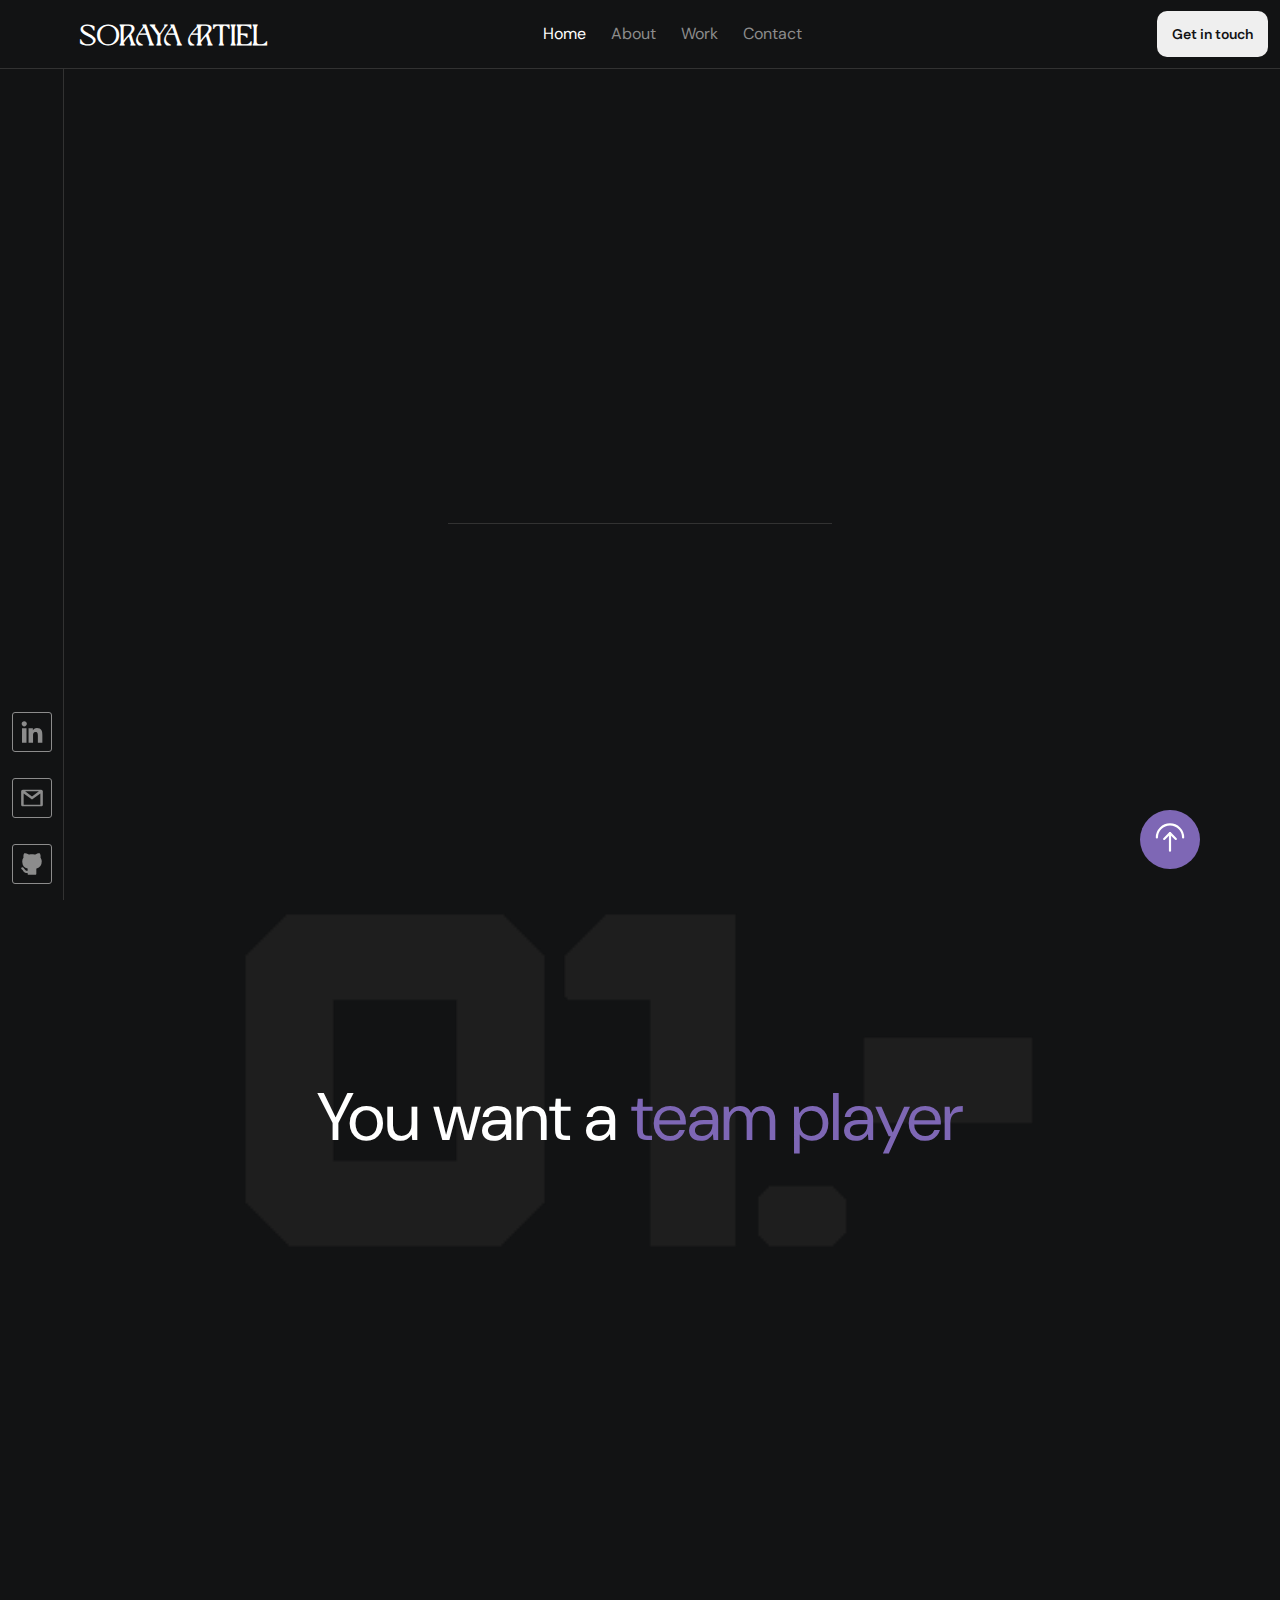
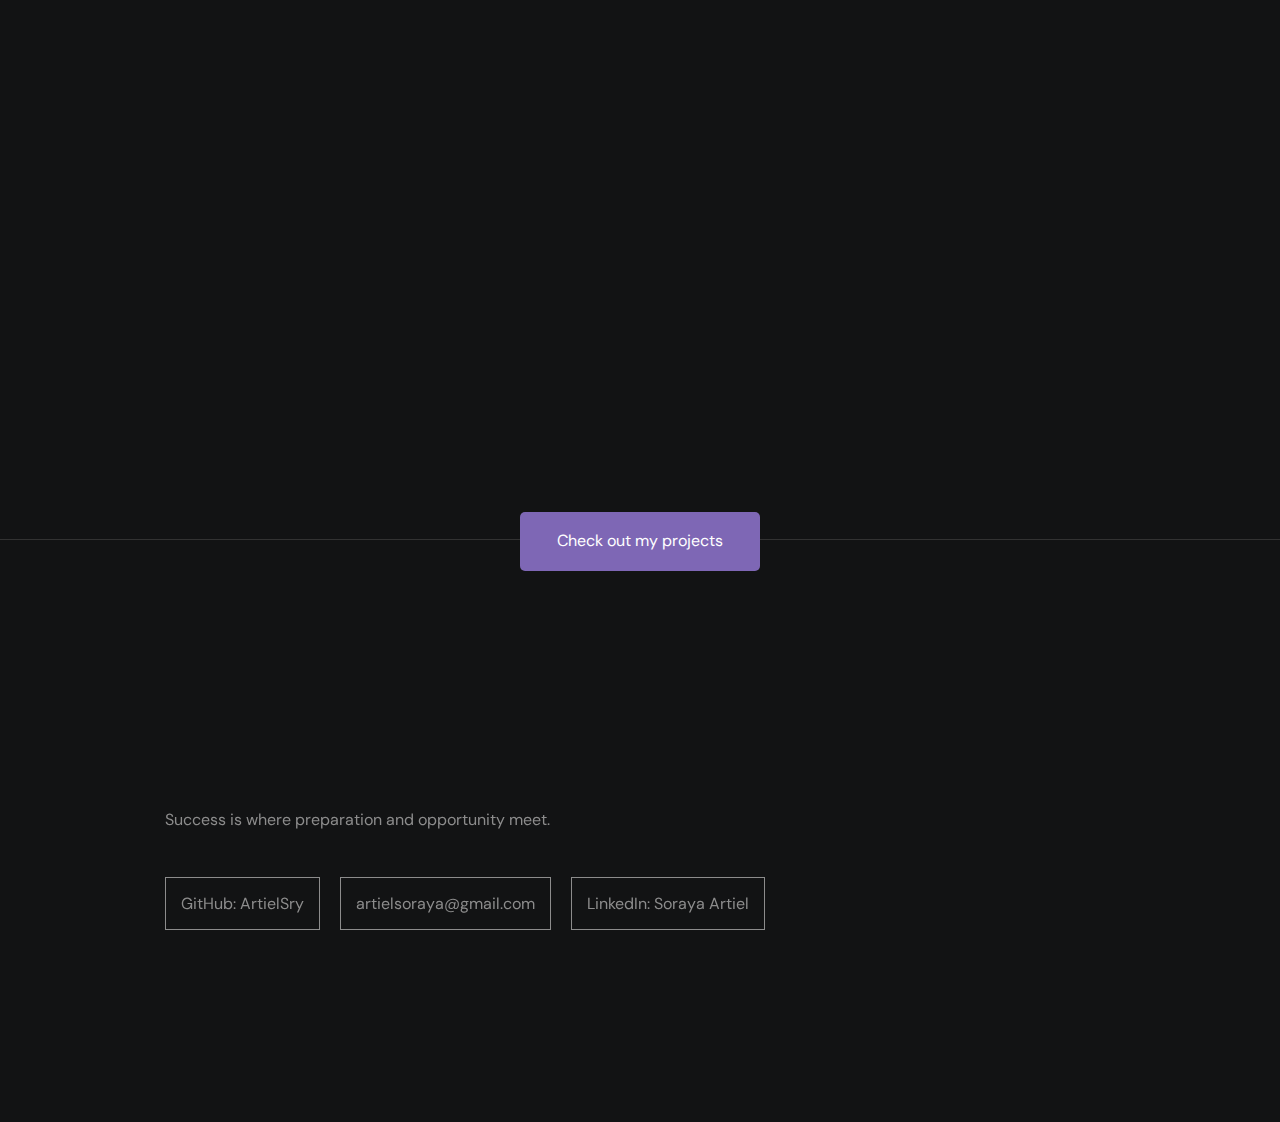
==== index.html @ 44363b31 "Mensaje de confirmación" ====
<!DOCTYPE html>
<html>
  <head>
    <meta charset="utf-8">
    <meta name="viewport" content="width=device-width, initial-scale=1">
    <link rel="shortcut icon" href="ico.ico">
    <!-- meta tag for the SEO: description, author -->
    <meta name="description" content="Soraya Artiel Portfolio">
    <meta name="author" content="Soraya Artiel">
    <!-- meta tag for the SEO: OPEN GRAPH PROTOCOL -->
    <meta property="og:title"
      content="Soraya Artiel - Web Developer and Designer" />
    <meta property="og:type" content="website" />
    <meta property="og:url" content="https://artielsry.github.io/portfolio/" />
    <meta property="og:description"
      content="Soraya Artiel, Web developer, Android developer, UX-UI designer" />
    <meta property="og:image"
      content="https://private-user-images.githubusercontent.com/113340763/309543941-0e96aa43-ba0e-424e-9f12-fefb6579fb6a.png?jwt=eyJhbGciOiJIUzI1NiIsInR5cCI6IkpXVCJ9.[base64].RdFMj-n6OAblq2e3LhcAf8dOjpnc2sAlzeyqEDpZRHo" />

    <!-- Links css, normalize, google font -->
    <link rel="stylesheet" type="text/css" href="styles/index.css">
    <link rel="stylesheet" type="text/css" href="styles/responsive.css">
    <link rel="stylesheet" type="text/css" href="normalize.css">
    <link
      rel="stylesheet"
      href="https://cdnjs.cloudflare.com/ajax/libs/animate.css/4.1.1/animate.min.css" />
    <title>Soraya Artiel Developer and Designer</title>
  </head>
  <body>

    <div class="progress-bar" id="progressBar"></div>

    <!-- nav -->
    <header id="header" id="home">
      <nav class='nav  animate__animated animate__fadeInDown'>
        <a href="#home" class="logo">SORAYA ARTIEL</a>
        <ul class="nav__ul">
          <li class="nav__ul_li"><a href="#"
              class="link"><span>Home</span></a></li>
          <li class="nav__ul_li"><a href="pages/about.html"
              class="link">About</a></li>
          <li class="nav__ul_li categories navLink"><a
              href="pages/work.html">Work</a></li>
          <li class="nav__ul_li"><a href="#contact"
              class="link">Contact</a></li>
        </ul>
        <button class="btn-1"><a href="mailto:artielsoraya@gmail.com">Get in
            touch</a></button>
        <div class="menu_toggle">
          <span class="bar"></span>
          <span class="bar"></span>
          <span class="bar"></span>
        </div>
      </nav>

      <!-- nav left -->
      <div class="nav-left animate__animated animate__fadeInLeft">
        <a class="nav-left-icon">
          <svg id='LinkedIn_2_24' width='24'
            height='24' viewBox='0 0 24 24' xmlns='http://www.w3.org/2000/svg'
            xmlns:xlink='http://www.w3.org/1999/xlink'><rect width='24'
              height='24' stroke='none' fill='#000000' opacity='0' />
            <g transform="matrix(0.91 0 0 0.91 12 12)">
              <path
                style="stroke: none; stroke-width: 1; stroke-dasharray: none; stroke-linecap: butt; stroke-dashoffset: 0; stroke-linejoin: miter; stroke-miterlimit: 4;; fill-rule: nonzero; opacity: 1;"
                transform=" translate(-16.5, -15)"
                d="M 8.6425781 4 C 7.1835781 4 6 5.181625 6 6.640625 C 6 8.099625 7.182625 9.3085938 8.640625 9.3085938 C 10.098625 9.3085938 11.283203 8.099625 11.283203 6.640625 C 11.283203 5.182625 10.101578 4 8.6425781 4 z M 21.535156 11 C 19.316156 11 18.0465 12.160453 17.4375 13.314453 L 17.373047 13.314453 L 17.373047 11.310547 L 13 11.310547 L 13 26 L 17.556641 26 L 17.556641 18.728516 C 17.556641 16.812516 17.701266 14.960938 20.072266 14.960938 C 22.409266 14.960937 22.443359 17.145609 22.443359 18.849609 L 22.443359 26 L 26.994141 26 L 27 26 L 27 17.931641 C 27 13.983641 26.151156 11 21.535156 11 z M 6.3632812 11.310547 L 6.3632812 26 L 10.923828 26 L 10.923828 11.310547 L 6.3632812 11.310547 z"
                stroke-linecap="round" />
            </g>
          </svg>
        </a>
        <a class="nav-left-icon">
          <svg id='Gmail_24' width='24' height='24'
            viewBox='0 0 24 24' xmlns='http://www.w3.org/2000/svg'
            xmlns:xlink='http://www.w3.org/1999/xlink'><rect width='24'
              height='24' stroke='none' fill='#000000' opacity='0' />
            <g transform="matrix(0.77 0 0 0.77 12 12)">
              <path
                style="stroke: none; stroke-width: 1; stroke-dasharray: none; stroke-linecap: butt; stroke-dashoffset: 0; stroke-linejoin: miter; stroke-miterlimit: 4;; fill-rule: nonzero; opacity: 1;"
                transform=" translate(-15, -15)"
                d="M 4 5 C 2.9069372 5 2 5.9069372 2 7 L 2 23 C 2 24.093063 2.9069372 25 4 25 L 26 25 C 27.093063 25 28 24.093063 28 23 L 28 7 C 28 5.9069372 27.093063 5 26 5 L 4 5 z M 6.6992188 7 L 23.300781 7 L 15 13.134766 L 6.6992188 7 z M 5 9.4746094 L 15 16.865234 L 25 9.4746094 L 25 23 L 5 23 L 5 9.4746094 z"
                stroke-linecap="round" />
            </g>
          </svg>
        </a>
        <a class="nav-left-icon">
          <svg id='brand-github-filled_24' width='24'
            height='24' viewBox='0 0 24 24'
            xmlns='http://www.w3.org/2000/svg'
            xmlns:xlink='http://www.w3.org/1999/xlink'><rect width='24'
              height='24' stroke='none' fill='#000000' opacity='0' />
            <g transform="matrix(1 0 0 1 12 12)">
              <g style>
                <g transform="matrix(1 0 0 1 0 0)">
                  <path
                    style="stroke: none; stroke-width: 2; stroke-dasharray: none; stroke-linecap: round; stroke-dashoffset: 0; stroke-linejoin: round; stroke-miterlimit: 4; fill: none; fill-rule: nonzero; opacity: 1;"
                    transform=" translate(-12, -12)"
                    d="M 0 0 L 24 0 L 24 24 L 0 24 z"
                    stroke-linecap="round" />
                </g>
                <g transform="matrix(1 0 0 1 -0.49 0.04)">
                  <path
                    style="stroke: #323232; stroke-width: 0; stroke-dasharray: none; stroke-linecap: round; stroke-dashoffset: 0; stroke-linejoin: round; stroke-miterlimit: 4;; fill-rule: nonzero; opacity: 1;"
                    transform=" translate(-11.51, -12.04)"
                    d="M 5.315 2.1 C 6.106000000000001 1.987 7.215 2.245 8.648 3.066 L 8.92 3.227 L 9.08 3.327 L 9.477 3.2439999999999998 C 10.990797450716617 2.9514875222739065 12.543928566210326 2.924417698910182 14.066999999999988 3.163999999999998 L 14.523 3.2439999999999998 L 14.919 3.327 L 15.08 3.227 C 16.465 2.387 17.567 2.057 18.402 2.0789999999999997 L 18.566000000000003 2.0869999999999997 L 18.713 2.1039999999999996 L 18.789 2.1179999999999994 L 18.839000000000002 2.1289999999999996 L 18.983 2.1759999999999997 C 19.2187628100306 2.2734565207581316 19.40836449955859 2.4573343856965955 19.513 2.6899999999999995 C 19.922202465922332 3.6017016363705636 20.060034079671098 4.612003893319956 19.91 5.600000000000001 L 19.863 5.867 L 19.817 6.063 L 19.94 6.226 C 20.514000000000003 7.021 20.87 7.954 20.970000000000002 8.933 L 20.993000000000002 9.228 L 21.000000000000004 9.5 C 21.000000000000004 13.355 19.341000000000005 15.383 16.356 16.18 L 16.111 16.241 L 15.979000000000001 16.27 L 15.993 16.431 L 16.001 16.588 L 16.005000000000003 16.953 L 16.003000000000004 17.166 L 16.000000000000004 21 C 15.999933122046095 21.5069748296018 15.620492888128746 21.933683948831614 15.117000000000004 21.993 L 15.000000000000004 22 L 9.000000000000004 22 C 8.493025170398205 21.99993312204609 8.06631605116839 21.620492888128744 8.007000000000003 21.117 L 8.000000000000004 21 L 8.000000000000004 20.266 C 6.182000000000004 20.526 4.970000000000004 19.842 3.8900000000000032 18.387999999999998 L 3.355000000000003 17.622 C 3.075000000000003 17.226 2.900000000000003 17.043 2.766000000000003 16.978 L 2.718000000000003 16.959000000000003 C 2.2031951440300124 16.791709726821995 1.9149605876408688 16.245159254645 2.067669043599487 15.725842200516222 C 2.220377499558105 15.206525146387447 2.7585836868584477 14.902994788621749 3.2820000000000027 15.041000000000004 C 3.924000000000003 15.229000000000005 4.356000000000003 15.609000000000004 4.852000000000003 16.280000000000005 L 5.390000000000003 17.049000000000003 C 6.150000000000003 18.128000000000004 6.7500000000000036 18.508000000000003 7.999000000000003 18.240000000000002 L 8.000000000000004 17.562 L 7.982000000000004 17.394000000000002 C 7.9524690368148665 17.120370383694866 7.945445460823417 16.844778640030377 7.961000000000004 16.57 L 7.978000000000004 16.385 L 7.997000000000004 16.265 L 7.889000000000005 16.241 C 4.913000000000005 15.530999999999999 3.1860000000000044 13.668 3.0140000000000047 10.102 L 3.004000000000005 9.792 L 3.000000000000005 9.5 C 3.0011581847353153 8.416577661677728 3.3165697718804656 7.356753044519298 3.9080000000000044 6.449000000000001 L 4.060000000000005 6.226999999999999 L 4.182000000000005 6.063999999999999 L 4.137000000000005 5.867999999999999 C 3.956716732724235 4.989562786573502 4.006667147176099 4.079431786698847 4.2820000000000045 3.226 L 4.382000000000004 2.9439999999999995 L 4.488000000000004 2.6909999999999994 C 4.592396415822726 2.4585193858373087 4.781613381673331 2.2746677403794435 5.017000000000003 2.177 L 5.161000000000004 2.1299999999999994 L 5.315000000000004 2.0999999999999996 z"
                    stroke-linecap="round" />
                </g>
              </g>
            </g>
          </svg>
        </a>
      </div>

    </header>

    <!-- main  -->
    <main class="main" id="up">
      <div class="index">
        <div class="title-container first">
          <h1>Crafting Digital
            Experiences: Developer
            & Designer</h1>
          <div class="container-postTitle">
            <h2>
              <span>Soraya Artiel</span></h2>
            <p>I enjoy
              designing and bringing my
              ideas to life.</p>
          </div>
        </div>
      </main>

      <!-- btn go up -->
      <a href="#" class="btn-up">
        <svg xmlns="http://www.w3.org/2000/svg"
          class="icon icon-tabler icon-tabler-arrow-up-to-arc" width="24"
          height="24" viewBox="0 0 24 24" stroke-width="1.5"
          stroke="currentColor"
          fill="none" stroke-linecap="round" stroke-linejoin="round"><path
            stroke="none" d="M0 0h24v24H0z" fill="none" /><path
            d="M12 21v-12" /><path d="M8 13l4 -4l4 4" /><path
            d="M21 12a9 9 0 0 0 -18 0" /></svg>
      </a>

      <div class="line no-margin"></div>

      <!-- section texts -->
      <section class="sticky_parent section animated">
        <div class="sticky">
          <div class="container-titleDots">
            <h2>If you are here is because</h2>
            <div class="container-dots">
              <span class="dot">.</span>
              <span class="dot">.</span>
              <span class="dot">.</span>
            </div>
          </div>

          <div class="scroll_section center">
            <div class="hidden"><p>You want a <span>team
                  player</span></p></div>
            <div class="hidden"><p>Develop <span>innovative</span> and
                scaling
                solutions</p></div>
            <div class="hidden"><p>Create <span>attractive user
                  interface</span></p></div>
            <div class="hidden"><p>Giving a junior the
                <span>opportunity</span> to
                learn</p></div>
          </div>
        </div>
      </section>

      <div class="container-line overflow">
        <a href="pages/work.html" class="btn-2">Check out my
          projects</a>
        <div class="line"></div></div>

      <!-- footer -->
      <footer class="footer" id="contact">
        <div class="footer_container other">
          <h4>Let's Innovate Together</h4>
          <div class="links">
            <p>Success is where preparation and opportunity meet.</p>
            <ul>
              <li><a href="https://github.com/ArtielSry"
                  target="_blank" class="btn-links">GitHub: ArtielSry</a></li>
              <li><a href="mailto:artielsoraya@gmail.com"
                  class="btn-links">artielsoraya@gmail.com</a></li>
              <li><a
                  href="https://www.linkedin.com/in/soraya-artiel-a59384200/"
                  target="_blank" class="btn-links">LinkedIn: Soraya
                  Artiel</a></li>
            </ul>
          </div>
        </div>
      </footer>

      <!-- javascript -->
      <script src="javascript/index.js">
      </script>
      <script>
        const menu = document.querySelector(".menu_toggle");
        const nav = document.querySelector(".nav__ul");

        menu.addEventListener("click", ()=> {
            menu.classList.toggle("activeNav");
            nav.classList.toggle("activeNav");
        })

        document.querySelectorAll(".link").forEach(n => n.addEventListener("click", ()=> {
            menu.classList.remove("activeNav");
            nav.classList.remove("activeNav");
        }))
      </script>
      <script>
        const section = document.querySelector(".section");
        section.addEventListener('click', closeNav);

        function closeNav (){
          if(menu.classList.contains("activeNav") && nav.classList.contains("activeNav")){     
          menu.classList.remove("activeNav");
          nav.classList.remove("activeNav");
          console.log('negacion') }
        }
      </script>

    </body>
  </html>
---- styles/index.css ----
@import url("https://fonts.googleapis.com/css2?family=DM+Sans:ital,opsz,wght@0,9..40,100..1000;1,9..40,100..1000&display=swap");

@font-face {
  font-family: "primary";
  src: url(../assets/fonts/DMSans-Italic-VariableFont_opsz\wght.ttf);
}

@font-face {
  font-family: "secondary";
  src: url(../assets/fonts/Giflika-Regular.otf);
}

:root {
  --primary: #7e67b5;
  --hover: rgb(80, 38, 108);
  --white: #ffffff;
  --black: #121314;
  --gray: #8c8c8c;
  --darkGray: #323232;
  --fontPrimary: primary;
  --fontSecondary: secondary;
}

html {
  scroll-behavior: smooth;
  overflow-x: hidden;
  width: 100%;
  height: 100%;
}
body {
  font-family: var(--fontPrimary);
  font-family: "DM Sans", sans-serif;
  font-optical-sizing: auto;
  width: 100%;
  height: 100%;
  background-color: var(--black);
}

/* general h2 */
h2 {
  position: sticky;

  color: var(--white);
  font-weight: 600;
  background-color: var(--black);
  font-size: calc(clamp(3em, 5vw, 4.5em) * 0.75);
}

/* general p */
p {
  color: var(--gray);
  font-size: clamp(16px, 1.2vw, 19px);
}

/* general h3-subcategory */
.subcategory {
  font-size: calc(clamp(2em, 2.5vw, 3em) * 0.75);
  margin: 2rem 0;
  text-align: left;
  font-weight: 7700;
  color: var(--gray);

  opacity: 0;
  animation-delay: 1.2s;
  animation-name: fadeInRight;
  animation-duration: 1s;
  animation-fill-mode: forwards;

  font-family: var(--fontSecondary);
}

/* btn general */
button {
  cursor: pointer;
}

@keyframes fadeInUp {
  from {
    opacity: 0;
    transform: translateY(-100%);
    visibility: hidden;
  }
  to {
    opacity: 1;
    transform: translateY(0);
    visibility: visible;
  }
}

@keyframes fadeInDown {
  from {
    opacity: 0;
    transform: translateY(100%);
    visibility: hidden;
  }
  to {
    opacity: 1;
    transform: translateY(0);
    visibility: visible;
  }
}

@keyframes fadeIn {
  from {
    opacity: 0;
  }
  to {
    opacity: 1;
  }
}

/* span */
.nav span {
  color: var(--white);
}
.main-about span,
.hidden span {
  color: var(--primary);
}

/* header */
#header {
  width: 100%;
}
.nav {
  width: 100%;
  max-width: 100%;
  display: flex;
  padding-left: 5rem;
  padding-right: 0.75rem;
  justify-content: space-between;
  align-items: center;
  position: fixed;
  background-color: var(--black);
  top: 0;
  z-index: 40;
  border-bottom: 1px solid var(--darkGray);
}
.logo {
  padding: 18px 0;
  text-decoration: none;
  color: var(--white);
  font-weight: 600;
  font-size: 28px;

  font-family: var(--fontSecondary);
}
.nav__ul {
  margin-left: -5rem;
  display: flex;
  list-style: none;
  gap: 5px;
}
.nav__ul_li a {
  text-decoration: none;
  padding: 10px;
  color: var(--gray);
  transition: 0.2s ease all;
}
.nav__ul_li a:hover {
  text-decoration: none;
  padding: 10px;
  color: var(--white);
}
.menu_toggle {
  display: none;
}

/* nav left */
.nav-left {
  position: fixed;
  min-width: 4rem;
  width: 2rem;
  top: 0;
  left: 0;
  align-items: center;
  display: flex;
  flex-direction: column;
  gap: 10px;
  justify-content: end;
  height: 100%;
  border-right: 1px solid var(--darkGray);
  z-index: 20;
  background-color: var(--black);
}
.nav-left-icon {
  transition: 0.2s ease all;
  width: 40px;
  height: 40px;
  margin-bottom: 1rem;
  border-radius: 3px;
  border: 1px solid var(--gray);
  padding: 6px;
  display: flex;
  justify-content: center;
  align-items: center;
  cursor: pointer;
}
.nav-left-icon svg {
  width: 100%;
  height: 100%;
  fill: var(--gray);
  transition: 0.2s ease all;
}
.nav-left-icon:hover {
  border: 1px solid var(--white);
}
.nav-left-icon:hover svg {
  fill: var(--white);
}

/* main */

.main {
  width: 1200px;
  max-width: 1200px;
  margin-right: auto;
  margin-left: auto;
  margin-top: 9rem;
  margin-bottom: 6rem;
  padding: 0 3rem;
  text-align: center;
  background-color: var(--black);
}
.index {
  display: flex;
  flex-direction: column;
  justify-content: space-between;
  align-items: center;
}
.title-container {
  display: flex;
  flex-direction: column;
  justify-content: center;
  align-items: center;
}

.index h1 {
  color: var(--white);
  font-weight: 600;
  font-size: calc(clamp(4em, 6vw, 7em) * 0.875);

  font-family: var(--fontSecondary);
  opacity: 0;
  animation-name: fadeInDown;
  animation-delay: 0.9s;
  animation-duration: 0.5s;
  animation-timing-function: ease-in-out;
  animation-fill-mode: forwards;
}

.container-postTitle {
  display: flex;
  flex-direction: column;
  justify-content: center;
  align-items: center;

  opacity: 0;
  animation-name: fadeInUp;
  animation-delay: 1.3s;
  animation-duration: 1s;
  animation-timing-function: ease-in-out;
  animation-fill-mode: forwards;
}

.index h2 {
  margin-top: 1.7rem;
  margin-bottom: 0.75rem;
  color: var(--gray);

  font-family: var(--fontSecondary);
}

.index h2 span {
  color: var(--primary);
}

.index p {
  margin-top: 1rem;
  font-weight: 300;
}
.container-topics {
  display: flex;
  justify-content: space-between;
  align-items: end;
  gap: 100px;
  margin-top: 5rem;
}

.container-topic {
  display: flex;
  text-align: left;
  flex-direction: column;
  padding: 5px;
  opacity: 0;

  animation-name: fadeInUp;
  animation-delay: 2.3s;
  animation-duration: 1s;
  animation-timing-function: ease-in-out;
  animation-fill-mode: forwards;
}

.container-topic h3 {
  color: var(--gray);
  font-weight: 300;
  margin-top: 0.5rem;
  font-size: clamp(14px, 1.2vw, 19px);
}

.container-topic svg {
  width: clamp(14px, 1.2vw, 19px);
}

/* about */

.left {
  text-align: left;
}

.mt {
  margin-top: 10rem;
}

.main-about,
.index-about {
  width: 1200px;
  max-width: 1200px;
  margin-right: auto;
  margin-left: auto;
  margin-top: 9rem;
  margin-bottom: 4rem;
  text-align: center;
  background-color: var(--black);
}

.main-about h1 {
  color: var(--white);
  font-weight: 600;
  font-size: calc(clamp(2.25em, 4vw, 5em) * 0.875);

  width: 100%;
  text-align: left;

  font-family: var(--fontSecondary);

  opacity: 0;
  animation-name: fadeInDown;
  animation-delay: 0.3s;
  animation-duration: 0.5s;
  animation-timing-function: ease-in-out;
  animation-fill-mode: forwards;
}

.main-about p {
  font-weight: 300;
  margin: 4rem 0;
  width: 100%;

  opacity: 0;
  animation-delay: 0.8s;
  animation-name: fadeIn;
  animation-duration: 1s;
  animation-fill-mode: forwards;
}

.container-me {
  display: flex;
  flex-direction: row;
  justify-content: start;
  gap: 20px;
  margin-top: 2.5rem;

  opacity: 0;
  animation-delay: 1.2s;
  animation-name: fadeInRight;
  animation-duration: 1s;
  animation-fill-mode: forwards;
}
.container-me img {
  width: 350px;
  height: 450px;
  border-radius: 5px;
}

/* work */

.container-card {
  width: 940px;
  margin-top: 4rem;
  margin-bottom: 4rem;
  color: var(--black);
  display: grid;
  grid-template-columns: repeat(3, 1fr);
  grid-template-rows: auto auto;
  gap: 20px;
  text-align: left;

  opacity: 0;
  animation-delay: 1.2s;
  animation-name: fadeInRight;
  animation-duration: 1s;
  animation-fill-mode: forwards;
}

@keyframes fadeInRight {
  from {
    opacity: 0;
    transform: translateX(100%);
  }
  to {
    opacity: 1;
    transform: translateX(0);
  }
}

.section-links {
  display: flex;
  flex-direction: row;
  justify-content: space-between;
  align-items: baseline;
}

.card {
  text-decoration: none;
  border: 1px solid var(--darkGray);
  background-color: transparent;
  width: 300px;
  height: 300px;
  border-radius: 8px;
  padding: 10px;
  transition: 0.2s ease all;
  cursor: pointer;
  position: relative;
}

.card-img {
  border-radius: 6px;
  width: 100%;
  min-height: 200px;
  max-height: 200px;
  overflow: hidden;
  margin-bottom: 20px;
}

.card-img img {
  width: 100%;
  height: 200px;
  object-fit: cover;
  transition: 0.3s ease all;
  filter: grayscale(0.4);
  transition: 0.2s ease all;
}

.card:hover img {
  transform: scale(1.1);
  filter: grayscale(0);
  transition: 0.2s ease all;
}

.card h5 {
  color: var(--gray);
  margin: 10px 0;
  font-size: 15px;
  font-weight: 200;
  transition: 0.2s ease all;
}

.card p {
  color: var(--gray) !important;
  font-size: 15px;
  transition: 0.2s ease all;
  font-weight: 200;
}

.card:hover h5 {
  transition: 0.2s ease all;
  color: var(--white);
}
.card:hover p {
  transition: 0.2s ease all;
  color: var(--white) !important;
}

.container-software {
  display: flex;
  flex-wrap: wrap;
  list-style: none;
  gap: 50px;
  margin-top: 5rem;
  align-items: baseline;
}

.container-software li {
  width: 80px;
}

/* scroll vertical */

.section {
  width: 100%;
  max-width: 100%;
  margin-right: auto;
  margin-left: auto;
  text-align: center;
  margin-bottom: 10rem;

  animation-delay: 1s;
  animation-duration: 1s;
  animation-fill-mode: forwards;
}

.section h2 {
  margin-top: 6rem;
}

.section p {
  color: var(--white);
}

/* scroll horizontal */
.sticky_parent {
  height: 500vh;
}

.sticky {
  overflow: hidden;
  position: sticky;
  top: 0;
  height: 100vh;
}

.scroll_section {
  position: absolute;
  top: 0;
  height: 100%;
  width: 500vw;
  will-change: transform;
  display: flex;
  justify-content: space-around;
  align-items: center;
}

.hidden {
  height: 100%;
  display: flex;
  margin-top: 8rem;
  justify-content: center;
  align-items: center;
  width: 100vw;
  color: var(--gray);
  background-size: cover;
  background-position: center;
}

.hidden:nth-child(1) {
  background-image: url("../assets/work/bg.png");
}
.hidden:nth-child(2) {
  background-image: url("../assets/work/bg2.png");
}
.hidden:nth-child(3) {
  background-image: url("../assets/work/bg3.png");
}
.hidden:nth-child(4) {
  background-image: url("../assets/work/bg4.png");
}

.center {
  justify-content: space-between;
}

.hidden p {
  font-size: calc(clamp(2.25em, 6vw, 8em) * 0.875);
}

/* footer */
.footer {
  color: var(--white);
  text-align: center;
  position: absolute;
  left: 0;
  width: 100%;
  margin-right: auto;
  margin-left: auto;
  padding: 9rem 6rem;
}

.footer_container {
  width: 100%;
  max-width: 100%;
  margin-right: auto;
  margin-left: auto;
  display: flex;
  flex-direction: column;
  margin-top: 3rem;
  margin-bottom: 3rem;
}

.footer_container h4 {
  font-size: calc(clamp(2.25em, 5vw, 6em) * 0.875);
  font-weight: 600;

  font-family: var(--fontSecondary);

  opacity: 0;
  animation-name: fadeInUp;
  animation-delay: 0.3s;
  animation-duration: 0.5s;
  animation-timing-function: ease-in-out;
  animation-fill-mode: forwards;
}

.links {
  display: flex;
  flex-direction: column;
  justify-content: space-between;
  margin-top: 2rem;
}

.links ul {
  margin-top: 3rem;
  text-align: center;
  display: flex;
  list-style: none;
}

.links ul li {
  margin: 17px 0;
}

.container-line {
  width: 100%;
  margin-top: 15rem;
}

.container-line .line {
  width: 100%;
  margin-top: -2rem;
  position: absolute;
  z-index: -1;
}

/* line */

.line {
  width: 30%;
  max-width: 100%;
  margin-right: auto;
  margin-left: auto;
  height: 1px;
  margin-top: 5rem;
  margin-bottom: 5rem;
  background-color: var(--darkGray);

  -webkit-animation: scale-up-hor-center 0.4s
    cubic-bezier(0.39, 0.575, 0.565, 1) both;
  animation: scale-up-hor-center 0.4s cubic-bezier(0.39, 0.575, 0.565, 1) both;
  animation-delay: 2s;
}

@-webkit-keyframes scale-up-hor-center {
  0% {
    -webkit-transform: scaleX(0);
    transform: scaleX(0);
  }
  100% {
    -webkit-transform: scaleX(1);
    transform: scaleX(1);
  }
}
@keyframes scale-up-hor-center {
  0% {
    -webkit-transform: scaleX(0);
    transform: scaleX(0);
  }
  100% {
    -webkit-transform: scaleX(1);
    transform: scaleX(1);
  }
}

/* size per section */

.other {
  max-width: 950px;
  margin: auto;
  margin-bottom: 3rem;
  text-align: left;
  align-items: start;
}

/* botones */

.btn-1 {
  padding: 15px;
  border-radius: 10px;
  border: none;
  font-size: 14px;
  font-weight: 600;
}

.btn-1 a {
  text-decoration: none;
  color: var(--black);
}

.btn-2 {
  display: flex;
  margin: auto;
  cursor: pointer;
  z-index: 5;
  background-color: var(--primary);
  justify-content: center;
  align-items: center;
  padding: 20px;
  margin-top: -2rem;
  border-radius: 5px;

  width: clamp(15em, 12vw, 11em);

  text-decoration: none;
  color: var(--white);
  transition: 0.2s ease all;
}
.btn-2:hover {
  background-color: var(--hover);
}

.btn-up {
  color: var(--black);
  position: fixed;
  right: 5rem;
  top: 90%;
  z-index: 99;
  padding: 10px;
  border: none;
  border-radius: 50%;
  background-color: var(--primary);
  cursor: pointer;
  transition: 0.2s ease all;
}

.btn-up svg {
  width: 40px;
  height: 35px;
  color: var(--white);
}

.btn-up:hover {
  background-color: var(--hover);
}

.links ul li a {
  padding: 15px;
  margin-right: 20px;
  color: var(--gray);
  font-size: clamp(16px, 1.2vw, 19px);

  text-decoration: none;

  background-color: transparent;
  border: 1px solid var(--gray);
  transition: 0.2s ease all;
}

.links ul li a:hover {
  border: 1px solid var(--primary);
  background-color: var(--primary);
  color: var(--white);
  transition: 0.2s ease all;
}

/* progress bar */

.progress-bar {
  position: fixed;
  top: 0;
  left: 0;
  width: 0;
  height: 5px;
  background-color: var(--primary);
  z-index: 9999;
}

/* container dots */

.container-titleDots {
  display: flex;
  justify-content: center;
  align-items: baseline;
  padding: 1rem;

  font-family: var(--fontSecondary);

  opacity: 0;
  animation-name: fadeInUp;
  animation-delay: 1.8s;
  animation-duration: 1s;
  animation-timing-function: ease-in-out;
  animation-fill-mode: forwards;
}

.container-titleDots h2 {
  color: var(--gray);
}
.container-dots {
  display: flex;
  margin-top: 6rem;
}

.dot {
  color: var(--gray);
  font-size: calc(clamp(2.25em, 5vw, 4.5em) * 0.75);
}

@keyframes fadeIn1 {
  0% {
    opacity: 0;
  }
  20% {
    opacity: 0;
  }
  30% {
    opacity: 1;
  }
  90% {
    opacity: 1;
  }
}

@keyframes fadeIn2 {
  0% {
    opacity: 0;
  }
  35% {
    opacity: 0;
  }
  45% {
    opacity: 1;
  }
  90% {
    opacity: 1;
  }
}
@keyframes fadeIn3 {
  0% {
    opacity: 0;
  }
  50% {
    opacity: 0;
  }
  60% {
    opacity: 1;
  }
  90% {
    opacity: 1;
  }
}

.dot:nth-child(1) {
  opacity: 0;
  animation-name: fadeIn1;
  animation-duration: 2s;
  animation-iteration-count: infinite;
  animation-fill-mode: forwards;
}

.dot:nth-child(2) {
  opacity: 0;
  animation-name: fadeIn2;
  animation-duration: 2s;
  animation-iteration-count: infinite;
  animation-fill-mode: forwards;
}

.dot:nth-child(3) {
  opacity: 0;
  animation-name: fadeIn3;
  animation-duration: 2s;
  animation-iteration-count: infinite;
  animation-fill-mode: forwards;
}
---- styles/responsive.css ----
:root {
  --primary: #7e67b5;
  --hover: rgb(80, 38, 108);
  --white: #ffffff;
  --black: #121314;
  --gray: #8c8c8c;
  --darkGray: #323232;
  --fontPrimary: primary;
  --fontSecondary: secondary;
}

/* 950px */
@media screen and (max-width: 1150px) {
  .index-about,
  .main-about {
    width: 100%;
    margin-top: 6rem;
  }

  .other {
    padding-left: 5rem;
  }

  .main {
    width: 100%;
    padding: 5rem 1rem;
    margin-top: 2rem;
    margin-bottom: 1rem;
    padding-bottom: 2rem;
  }
  .btn-1 {
    display: none;
  }
  .index {
    height: auto;
    justify-content: start;
  }

  .container-me {
    flex-wrap: wrap;
  }

  .container-card {
    width: 600px;
    grid-template-columns: repeat(2, 1fr);
  }
  .card {
    width: 300px;
  }
  .footer {
    padding: 5rem;
  }
  .footer_container {
    justify-content: center;
  }
}

/* 800px */
@media screen and (max-width: 900px) {
  .nav-left {
    display: none;
  }
  /*menu toggle */
  .nav {
    justify-content: space-between;
    padding: 0 1rem;
    width: 100%;
  }

  .menu_toggle {
    display: block;
    cursor: pointer;
  }
  .bar {
    display: block;
    width: 25px;
    height: 3px;
    margin: 5px auto;
    -webkit-transition: all 0.3s ease-in-out;
    transition: all 0.3s ease-in-out;
    background-color: var(--white);
  }

  .menu_toggle.activeNav .bar:nth-child(2) {
    opacity: 0;
  }
  .menu_toggle.activeNav .bar:nth-child(1) {
    transform: translateY(8px) rotate(45deg);
  }
  .menu_toggle.activeNav .bar:nth-child(3) {
    transform: translateY(-8px) rotate(-45deg);
  }
  .nav__ul {
    position: absolute;
    z-index: 99;
    top: -100vh;
    gap: 0;
    height: 100vh;
    left: 0;
    flex-direction: column;
    color: var(--gray);
    width: 100%;
    text-align: center;
    transition: 0.2s;
  }
  .nav__ul_li {
    margin: 2.5rem;
  }

  .nav__ul_li a {
    font-size: 1.5rem;
  }

  .nav__ul.activeNav {
    top: 3.7rem;
    position: absolute;
    z-index: 99;
    margin-left: 0rem;
    background-color: var(--black);
  }

  .footer_container {
    padding: 0 1rem;
    align-items: center;
  }

  .links ul {
    flex-direction: column;
    gap: 10px;
  }

  .links ul li a {
    padding: 10px;
  }

  .footer {
    padding-top: 6.5rem;
    padding-bottom: 6.5rem;
  }

  .index {
    min-height: auto;
  }
  .main {
    margin-bottom: 0;
  }

  .other {
    padding: 1rem;
  }
  .container-software,
  .subcategory {
    padding: 1rem;
    margin: 0;
  }

  .btn-up {
    display: none;
  }

  .btn-2 {
    padding: 10px;
    margin-top: -1.35rem;
  }

  .hidden {
    background-repeat: no-repeat;
    background-size: auto;
  }

  .container-card {
    margin: 0;
  }
}
/* 670px */
@media screen and (max-width: 600px) {
  .container-topic {
    flex-direction: row;
    align-items: center;
    justify-content: center;
  }

  .container-topic span {
    display: none;
  }

  .title-container {
    padding: 1rem;
    align-items: start;
    justify-content: left;
  }

  .index-about {
    margin: 0;
  }
  .index h2 {
    margin-top: 1rem;
  }
  .main-about {
    margin-top: 5rem;
    margin-bottom: 2rem;
  }
  .main {
    padding-top: 2rem;
    padding-right: 1.25rem;
    padding-left: 0;

    text-align: left;
  }
  .other {
    margin-bottom: 0;
  }

  .container-postTitle {
    align-items: start;
  }

  .main-about p,
  .index p {
    width: 90%;
    margin: 1.25rem 0;
  }

  .index p {
    width: 90%;
    margin: 0;
  }

  .main-about h1,
  .main-about p {
    width: 100%;
    text-align: left;
  }

  .links ul {
    flex-direction: column;
  }

  .logo {
    font-size: 20px;
  }

  .container-card {
    width: 100%;
    padding: 1rem;
    grid-template-columns: repeat(1, 1fr);
  }

  .card {
    height: 297px;
    width: 100%;
  }

  .footer {
    padding: 5rem 3rem 4rem 1rem;
  }
  .links {
    align-items: start;
  }
  .links ul {
    align-items: start;
  }

  .container-line {
    margin-top: 7rem;
  }

  .overflow {
    margin-top: -40vh;
  }

  .container-titleDots h2 {
    color: var(--gray);
    text-align: left;
    font-size: 35px;
  }

  .dot {
    display: none;
  }

  .container-software li {
    width: 50px;
  }

  .hidden {
    margin-top: 0;
    height: 50%;
  }
  .scroll_section {
    height: 100%;
  }

  .no-margin {
    width: 250px;
    margin: 0 1rem;
  }
}
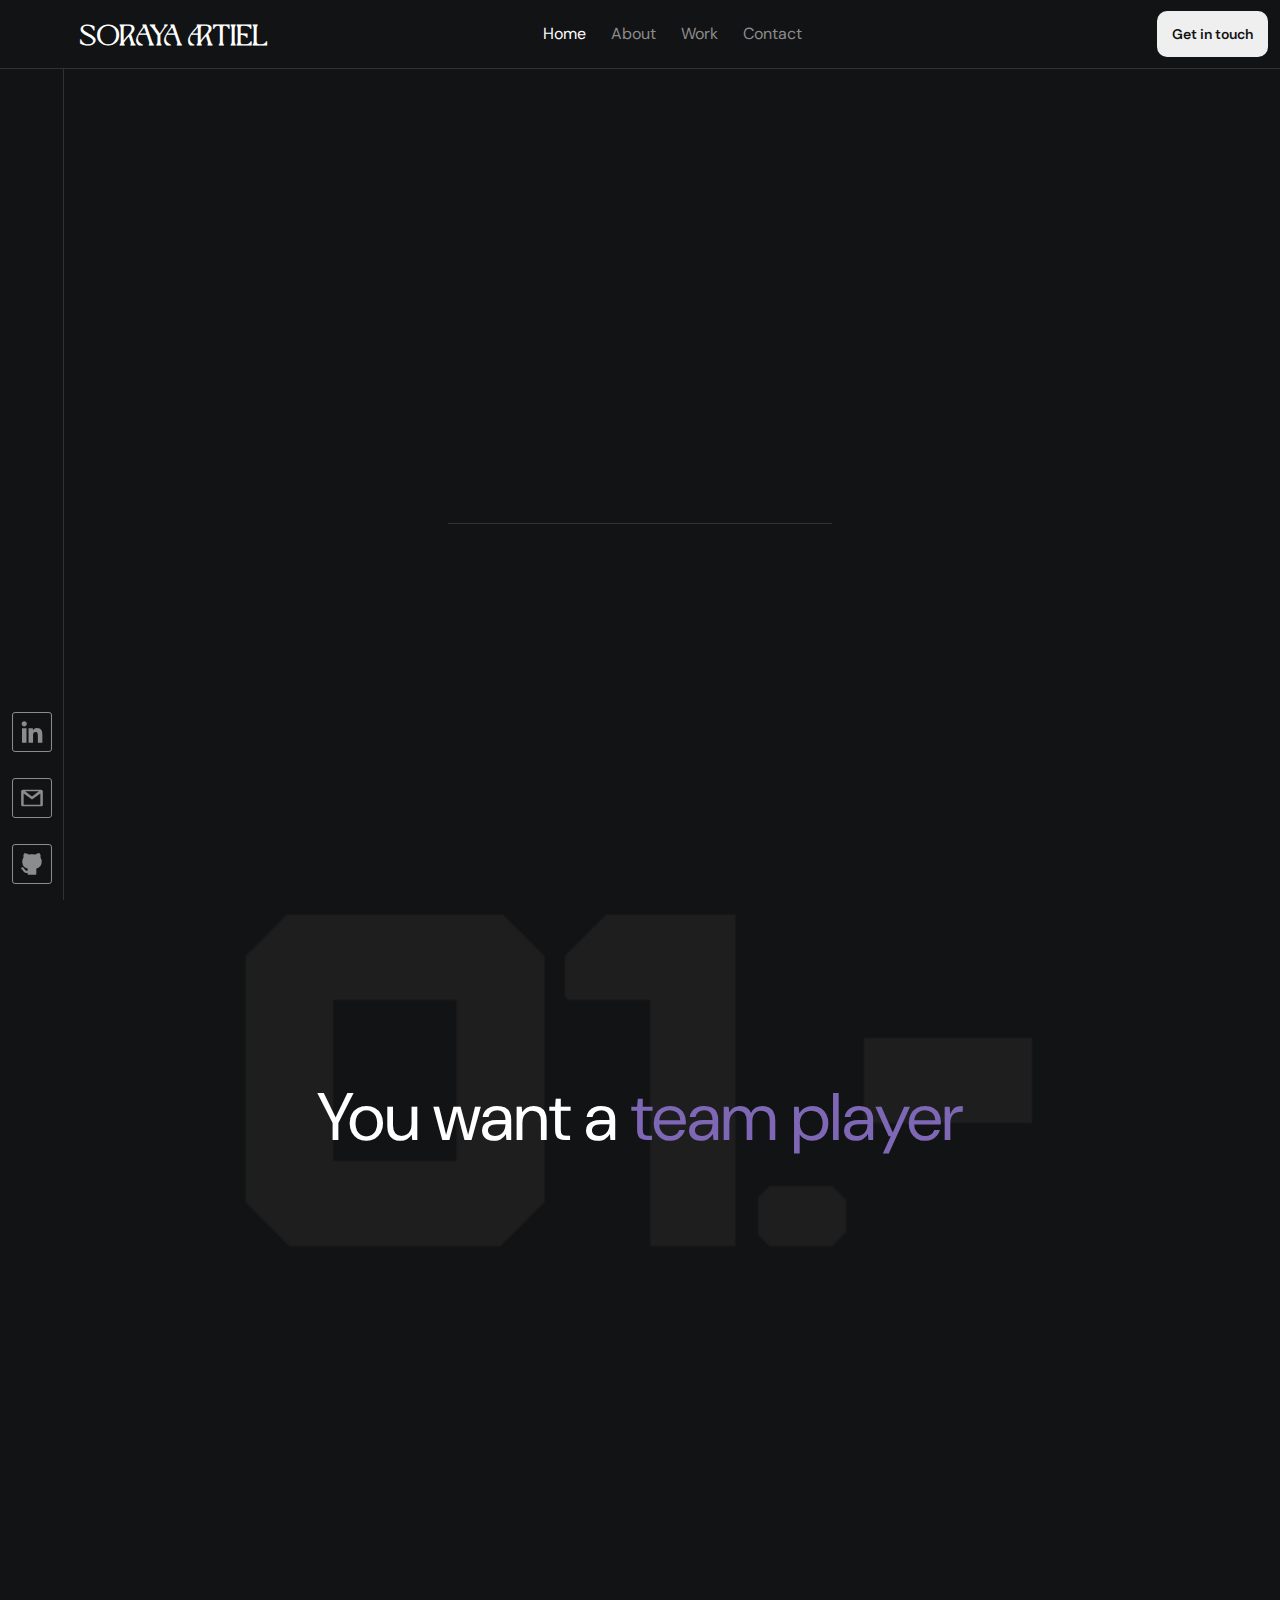
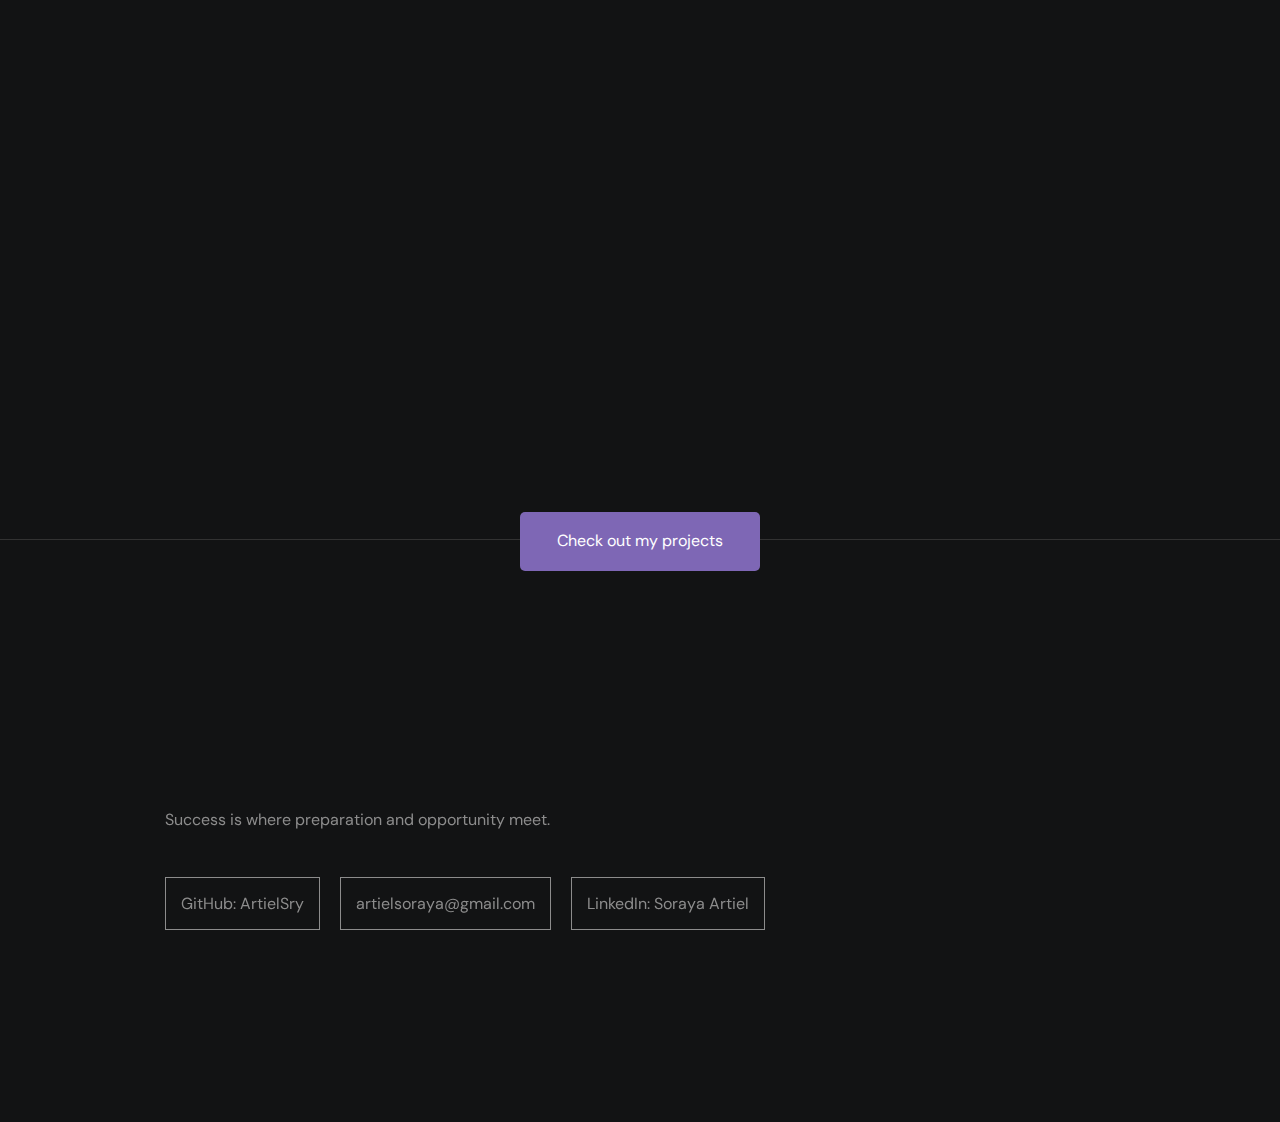
==== commit b2389ed0: "first commit" ====
--- a/index.html
+++ b/index.html
@@ -130,18 +130,6 @@
         </div>
       </main>
 
-      <!-- btn go up -->
-      <a href="#" class="btn-up">
-        <svg xmlns="http://www.w3.org/2000/svg"
-          class="icon icon-tabler icon-tabler-arrow-up-to-arc" width="24"
-          height="24" viewBox="0 0 24 24" stroke-width="1.5"
-          stroke="currentColor"
-          fill="none" stroke-linecap="round" stroke-linejoin="round"><path
-            stroke="none" d="M0 0h24v24H0z" fill="none" /><path
-            d="M12 21v-12" /><path d="M8 13l4 -4l4 4" /><path
-            d="M21 12a9 9 0 0 0 -18 0" /></svg>
-      </a>
-
       <div class="line no-margin"></div>
 
       <!-- section texts -->
--- a/styles/index.css
+++ b/styles/index.css
@@ -12,7 +12,7 @@
 
 :root {
   --primary: #7e67b5;
-  --hover: rgb(80, 38, 108);
+  --hover: #7e67b598;
   --white: #ffffff;
   --black: #121314;
   --gray: #8c8c8c;
@@ -383,6 +383,11 @@
   border-radius: 5px;
 }
 
+.img {
+  width: 950px;
+  border-radius: 5px;
+}
+
 /* work */
 
 .container-card {
@@ -727,30 +732,6 @@
   background-color: var(--hover);
 }
 
-.btn-up {
-  color: var(--black);
-  position: fixed;
-  right: 5rem;
-  top: 90%;
-  z-index: 99;
-  padding: 10px;
-  border: none;
-  border-radius: 50%;
-  background-color: var(--primary);
-  cursor: pointer;
-  transition: 0.2s ease all;
-}
-
-.btn-up svg {
-  width: 40px;
-  height: 35px;
-  color: var(--white);
-}
-
-.btn-up:hover {
-  background-color: var(--hover);
-}
-
 .links ul li a {
   padding: 15px;
   margin-right: 20px;
--- a/styles/responsive.css
+++ b/styles/responsive.css
@@ -1,6 +1,6 @@
 :root {
   --primary: #7e67b5;
-  --hover: rgb(80, 38, 108);
+  --hover: #7e67b598;
   --white: #ffffff;
   --black: #121314;
   --gray: #8c8c8c;
@@ -151,11 +151,8 @@
   .container-software,
   .subcategory {
     padding: 1rem;
-    margin: 0;
-  }
-
-  .btn-up {
-    display: none;
+    padding-left: 0;
+    margin: 0;
   }
 
   .btn-2 {
@@ -242,7 +239,6 @@
 
   .container-card {
     width: 100%;
-    padding: 1rem;
     grid-template-columns: repeat(1, 1fr);
   }
 
